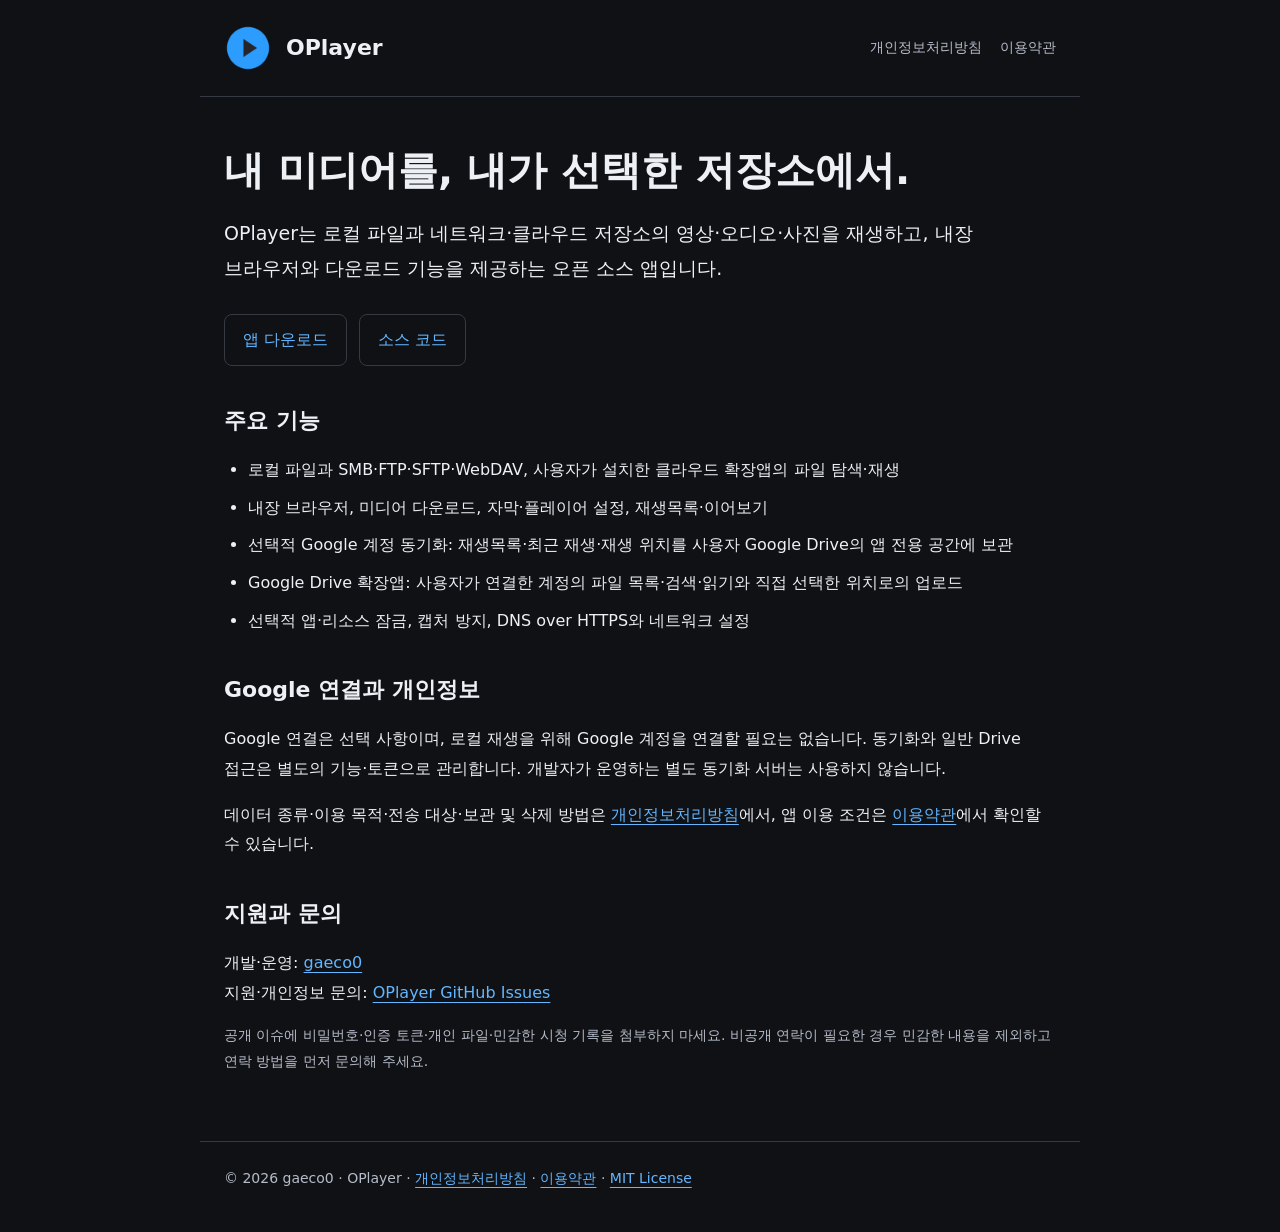
==== docs/index.html @ 3fafbb8a "Merge devel: public branding and legal pages" ====
<!doctype html>
<html lang="ko">
<head>
  <meta charset="utf-8">
  <meta name="viewport" content="width=device-width, initial-scale=1">
  <meta name="description" content="OPlayer는 로컬·네트워크·클라우드 미디어 재생, 다운로드와 선택적 Google 동기화를 제공하는 오픈 소스 플레이어입니다.">
  <title>OPlayer — 미디어 플레이어</title>
  <link rel="icon" href="oplayer-120.png" type="image/png">
  <link rel="stylesheet" href="site.css">
</head>
<body>
<header><img src="oplayer-120.png" width="48" height="48" alt=""><a href="./">OPlayer</a><nav aria-label="주 메뉴"><a href="privacy.html">개인정보처리방침</a><a href="terms.html">이용약관</a></nav></header>
<main>
  <h1>내 미디어를, 내가 선택한 저장소에서.</h1>
  <p class="intro">OPlayer는 로컬 파일과 네트워크·클라우드 저장소의 영상·오디오·사진을 재생하고, 내장 브라우저와 다운로드 기능을 제공하는 오픈 소스 앱입니다.</p>
  <div class="links"><a href="https://github.com/gaeco0/OPlayer/releases">앱 다운로드</a><a href="https://github.com/gaeco0/OPlayer">소스 코드</a></div>
  <h2>주요 기능</h2>
  <ul>
    <li>로컬 파일과 SMB·FTP·SFTP·WebDAV, 사용자가 설치한 클라우드 확장앱의 파일 탐색·재생</li>
    <li>내장 브라우저, 미디어 다운로드, 자막·플레이어 설정, 재생목록·이어보기</li>
    <li>선택적 Google 계정 동기화: 재생목록·최근 재생·재생 위치를 사용자 Google Drive의 앱 전용 공간에 보관</li>
    <li>Google Drive 확장앱: 사용자가 연결한 계정의 파일 목록·검색·읽기와 직접 선택한 위치로의 업로드</li>
    <li>선택적 앱·리소스 잠금, 캡처 방지, DNS over HTTPS와 네트워크 설정</li>
  </ul>
  <h2>Google 연결과 개인정보</h2>
  <p>Google 연결은 선택 사항이며, 로컬 재생을 위해 Google 계정을 연결할 필요는 없습니다. 동기화와 일반 Drive 접근은 별도의 기능·토큰으로 관리합니다. 개발자가 운영하는 별도 동기화 서버는 사용하지 않습니다.</p>
  <p>데이터 종류·이용 목적·전송 대상·보관 및 삭제 방법은 <a href="privacy.html">개인정보처리방침</a>에서, 앱 이용 조건은 <a href="terms.html">이용약관</a>에서 확인할 수 있습니다.</p>
  <h2>지원과 문의</h2>
  <p>개발·운영: <a href="https://github.com/gaeco0">gaeco0</a><br>지원·개인정보 문의: <a href="https://github.com/gaeco0/OPlayer/issues">OPlayer GitHub Issues</a></p>
  <p class="meta">공개 이슈에 비밀번호·인증 토큰·개인 파일·민감한 시청 기록을 첨부하지 마세요. 비공개 연락이 필요한 경우 민감한 내용을 제외하고 연락 방법을 먼저 문의해 주세요.</p>
</main>
<footer>© 2026 gaeco0 · OPlayer · <a href="privacy.html">개인정보처리방침</a> · <a href="terms.html">이용약관</a> · <a href="https://github.com/gaeco0/OPlayer/blob/main/LICENSE">MIT License</a></footer>
</body>
</html>
---- docs/site.css ----
:root{color-scheme:light dark;--bg:#101114;--card:#1b1d22;--text:#edf0f5;--muted:#b5bcc9;--accent:#63b6ff;--line:#343944}
*{box-sizing:border-box}body{margin:0;background:var(--bg);color:var(--text);font:16px/1.85 system-ui,-apple-system,"Segoe UI",sans-serif;word-break:keep-all;overflow-wrap:anywhere}
header,main,footer{max-width:880px;margin:auto;padding:24px}header{display:flex;align-items:center;gap:14px;border-bottom:1px solid var(--line)}header img{width:48px;height:48px}header a{color:var(--text);text-decoration:none;font-size:22px;font-weight:700}nav{margin-left:auto;display:flex;flex-wrap:wrap;gap:18px;font-size:14px}nav a{font-size:14px;font-weight:500;color:var(--muted)}a{color:var(--accent);text-underline-offset:4px}a:hover{text-decoration-thickness:2px}a:focus-visible{outline:2px solid var(--accent);outline-offset:5px}h1{font-size:clamp(27px,5vw,40px);line-height:1.35;margin:22px 0 12px}h2{font-size:22px;line-height:1.5;margin-top:38px}h3{font-size:18px}.meta,footer{color:var(--muted);font-size:14px}.intro{font-size:19px}.notice{padding:18px 22px;background:var(--card);border-left:3px solid var(--accent);border-radius:4px}table{width:100%;border-collapse:collapse;font-size:15px}th,td{padding:12px 10px;border:1px solid var(--line);vertical-align:top;text-align:left}th{background:var(--card)}ul,ol{padding-left:24px}li{margin:8px 0}code{font-size:.9em;background:var(--card);padding:2px 5px;border-radius:4px}.links{display:flex;flex-wrap:wrap;gap:12px;margin:28px 0}.links a{padding:10px 18px;border:1px solid var(--line);border-radius:8px;text-decoration:none}footer{border-top:1px solid var(--line);margin-top:28px;padding-bottom:40px}.table-wrap{overflow:auto}@media(max-width:560px){header{flex-wrap:wrap}nav{width:100%;margin:0}header,main,footer{padding-left:18px;padding-right:18px}table{min-width:540px}}
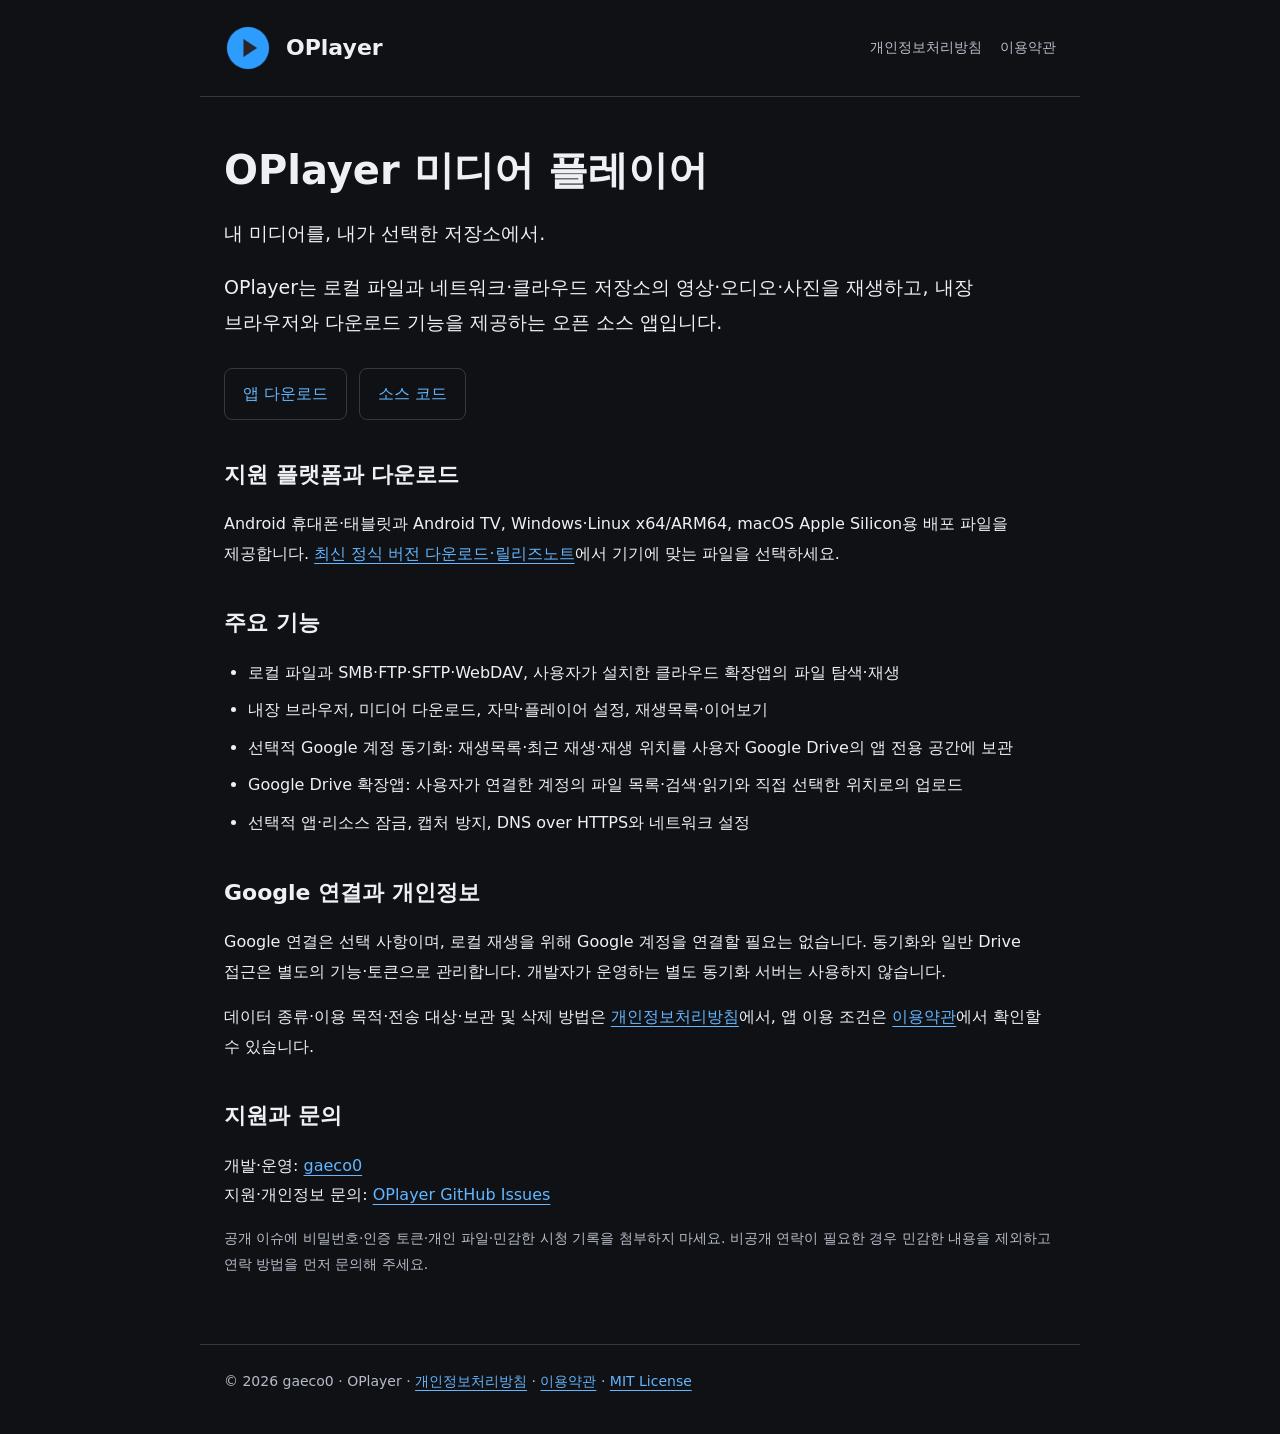
==== commit abcad655: "docs: add public sitemap and search metadata" ====
--- a/docs/index.html
+++ b/docs/index.html
@@ -4,16 +4,61 @@
   <meta charset="utf-8">
   <meta name="viewport" content="width=device-width, initial-scale=1">
   <meta name="description" content="OPlayer는 로컬·네트워크·클라우드 미디어 재생, 다운로드와 선택적 Google 동기화를 제공하는 오픈 소스 플레이어입니다.">
-  <title>OPlayer — 미디어 플레이어</title>
+  <title>OPlayer — Android·Windows·Linux·macOS 오픈 소스 미디어 플레이어</title>
+  <link rel="canonical" href="https://gaeco0.github.io/OPlayer/">
+  <link rel="sitemap" type="application/xml" href="https://gaeco0.github.io/OPlayer/sitemap.xml">
+  <meta name="robots" content="index, follow, max-image-preview:large">
+  <meta property="og:type" content="website">
+  <meta property="og:site_name" content="OPlayer">
+  <meta property="og:locale" content="ko_KR">
+  <meta property="og:title" content="OPlayer — Android·Windows·Linux·macOS 오픈 소스 미디어 플레이어">
+  <meta property="og:description" content="OPlayer는 로컬·네트워크·클라우드 미디어 재생, 다운로드와 선택적 Google 동기화를 제공하는 오픈 소스 플레이어입니다.">
+  <meta property="og:url" content="https://gaeco0.github.io/OPlayer/">
+  <meta property="og:image" content="https://gaeco0.github.io/OPlayer/oplayer-120.png">
+  <meta name="twitter:card" content="summary">
   <link rel="icon" href="oplayer-120.png" type="image/png">
   <link rel="stylesheet" href="site.css">
+  <script type="application/ld+json">
+{
+  "@context": "https://schema.org",
+  "@graph": [
+    {
+      "@type": "WebSite",
+      "@id": "https://gaeco0.github.io/OPlayer/#website",
+      "url": "https://gaeco0.github.io/OPlayer/",
+      "name": "OPlayer",
+      "inLanguage": "ko"
+    },
+    {
+      "@type": "SoftwareApplication",
+      "@id": "https://gaeco0.github.io/OPlayer/#app",
+      "name": "OPlayer",
+      "url": "https://gaeco0.github.io/OPlayer/",
+      "image": "https://gaeco0.github.io/OPlayer/oplayer-120.png",
+      "description": "OPlayer는 로컬·네트워크·클라우드 미디어 재생, 다운로드와 선택적 Google 동기화를 제공하는 오픈 소스 플레이어입니다.",
+      "applicationCategory": "MultimediaApplication",
+      "operatingSystem": "Android, Android TV, Windows, Linux, macOS",
+      "license": "https://github.com/gaeco0/OPlayer/blob/main/LICENSE",
+      "downloadUrl": "https://github.com/gaeco0/OPlayer/releases/latest",
+      "author": {
+        "@type": "Person",
+        "name": "gaeco0",
+        "url": "https://github.com/gaeco0"
+      }
+    }
+  ]
+}
+  </script>
 </head>
 <body>
 <header><img src="oplayer-120.png" width="48" height="48" alt=""><a href="./">OPlayer</a><nav aria-label="주 메뉴"><a href="privacy.html">개인정보처리방침</a><a href="terms.html">이용약관</a></nav></header>
 <main>
-  <h1>내 미디어를, 내가 선택한 저장소에서.</h1>
+  <h1>OPlayer 미디어 플레이어</h1>
+  <p class="intro">내 미디어를, 내가 선택한 저장소에서.</p>
   <p class="intro">OPlayer는 로컬 파일과 네트워크·클라우드 저장소의 영상·오디오·사진을 재생하고, 내장 브라우저와 다운로드 기능을 제공하는 오픈 소스 앱입니다.</p>
   <div class="links"><a href="https://github.com/gaeco0/OPlayer/releases">앱 다운로드</a><a href="https://github.com/gaeco0/OPlayer">소스 코드</a></div>
+  <h2>지원 플랫폼과 다운로드</h2>
+  <p>Android 휴대폰·태블릿과 Android TV, Windows·Linux x64/ARM64, macOS Apple Silicon용 배포 파일을 제공합니다. <a href="https://github.com/gaeco0/OPlayer/releases/latest">최신 정식 버전 다운로드·릴리즈노트</a>에서 기기에 맞는 파일을 선택하세요.</p>
   <h2>주요 기능</h2>
   <ul>
     <li>로컬 파일과 SMB·FTP·SFTP·WebDAV, 사용자가 설치한 클라우드 확장앱의 파일 탐색·재생</li>
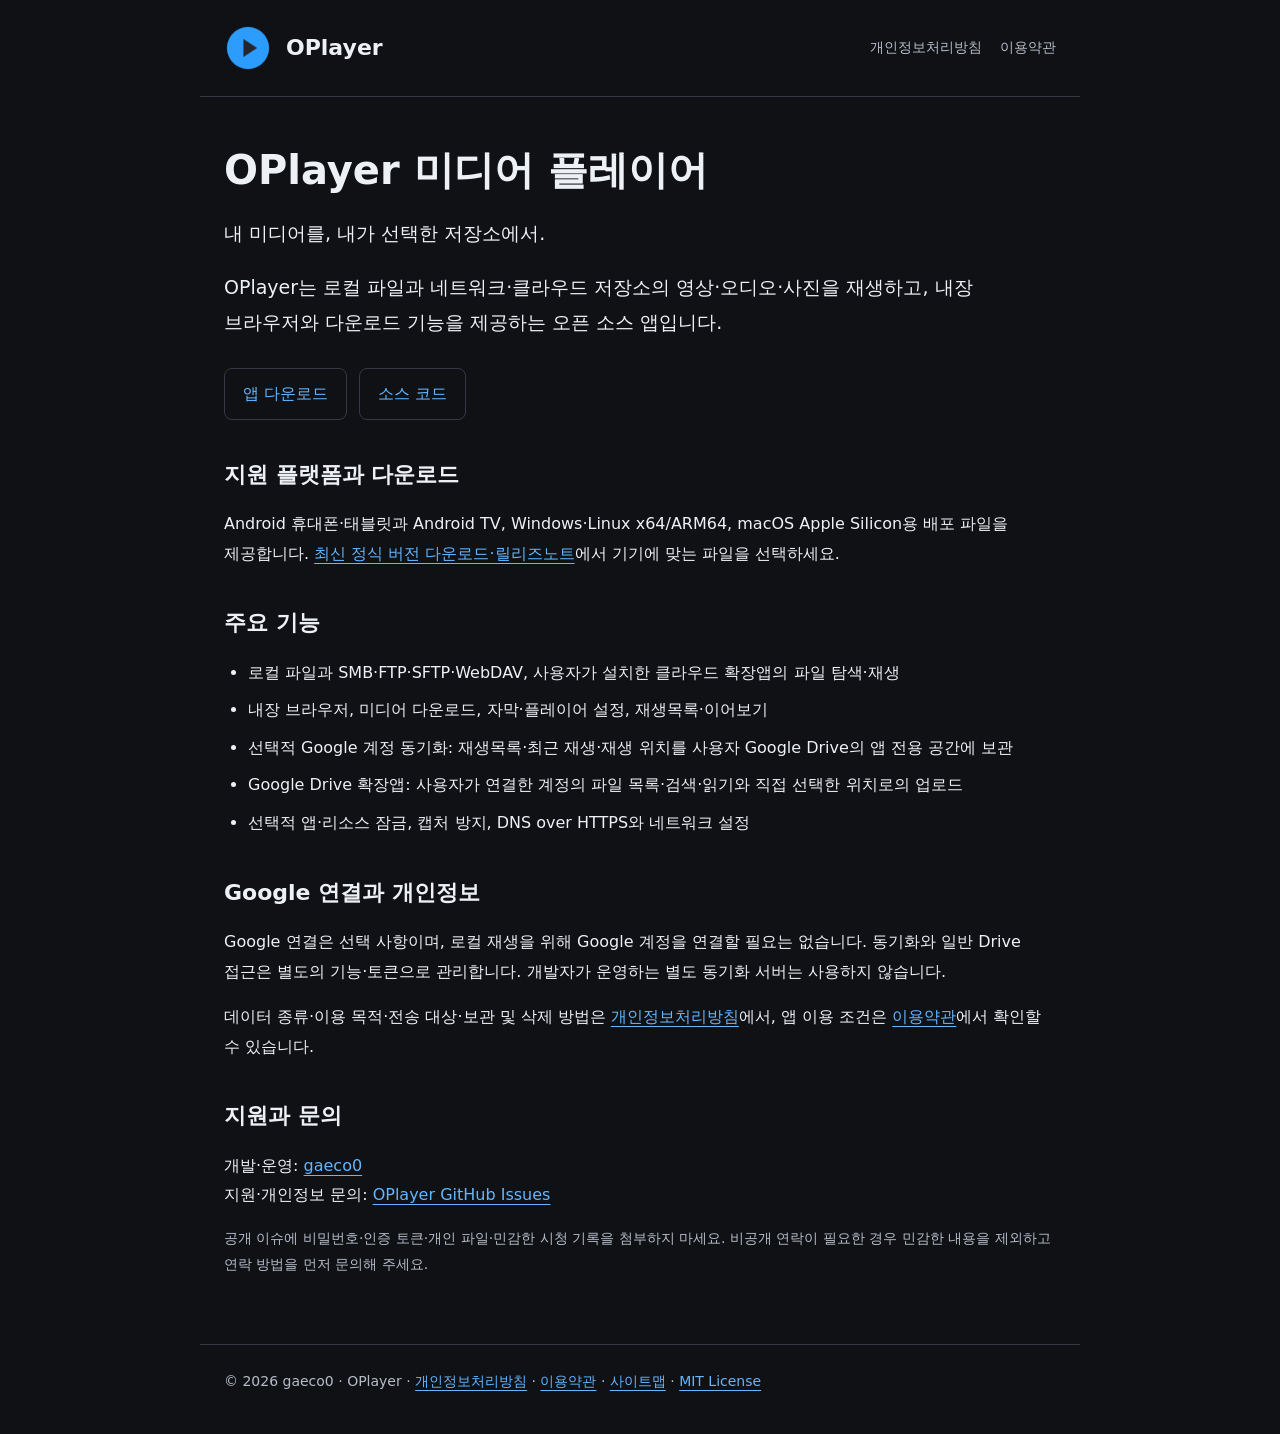
==== commit 15963faf: "docs: publish HTML sitemap and restore GitHub Pages URL" ====
--- a/docs/index.html
+++ b/docs/index.html
@@ -74,6 +74,6 @@
   <p>개발·운영: <a href="https://github.com/gaeco0">gaeco0</a><br>지원·개인정보 문의: <a href="https://github.com/gaeco0/OPlayer/issues">OPlayer GitHub Issues</a></p>
   <p class="meta">공개 이슈에 비밀번호·인증 토큰·개인 파일·민감한 시청 기록을 첨부하지 마세요. 비공개 연락이 필요한 경우 민감한 내용을 제외하고 연락 방법을 먼저 문의해 주세요.</p>
 </main>
-<footer>© 2026 gaeco0 · OPlayer · <a href="privacy.html">개인정보처리방침</a> · <a href="terms.html">이용약관</a> · <a href="https://github.com/gaeco0/OPlayer/blob/main/LICENSE">MIT License</a></footer>
+<footer>© 2026 gaeco0 · OPlayer · <a href="privacy.html">개인정보처리방침</a> · <a href="terms.html">이용약관</a> · <a href="sitemap.html">사이트맵</a> · <a href="https://github.com/gaeco0/OPlayer/blob/main/LICENSE">MIT License</a></footer>
 </body>
 </html>
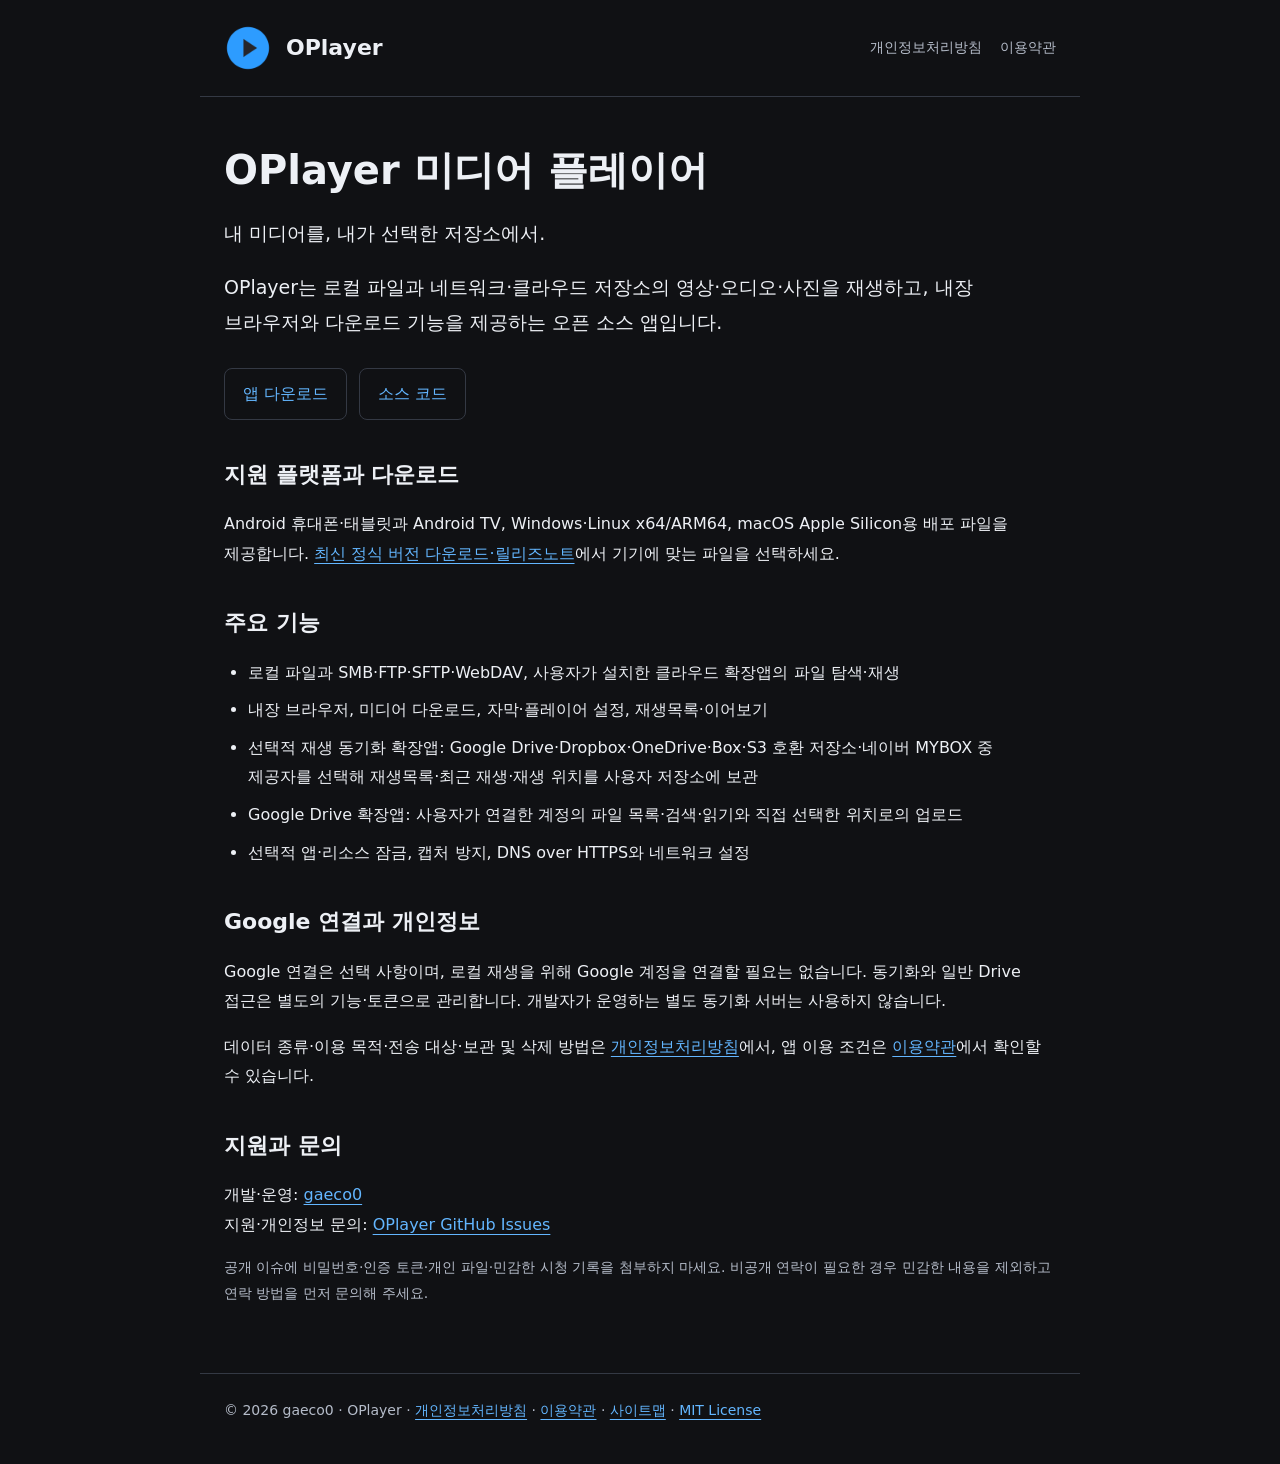
==== commit 7317c14c: "feat: provide playback sync through cloud extensions" ====
--- a/docs/index.html
+++ b/docs/index.html
@@ -5,16 +5,16 @@
   <meta name="viewport" content="width=device-width, initial-scale=1">
   <meta name="description" content="OPlayer는 로컬·네트워크·클라우드 미디어 재생, 다운로드와 선택적 Google 동기화를 제공하는 오픈 소스 플레이어입니다.">
   <title>OPlayer — Android·Windows·Linux·macOS 오픈 소스 미디어 플레이어</title>
-  <link rel="canonical" href="https://gaeco0.github.io/OPlayer/">
-  <link rel="sitemap" type="application/xml" href="https://gaeco0.github.io/OPlayer/sitemap.xml">
+  <link rel="canonical" href="https://oplayer.gaeco.kr/">
+  <link rel="sitemap" type="application/xml" href="https://oplayer.gaeco.kr/sitemap.xml">
   <meta name="robots" content="index, follow, max-image-preview:large">
   <meta property="og:type" content="website">
   <meta property="og:site_name" content="OPlayer">
   <meta property="og:locale" content="ko_KR">
   <meta property="og:title" content="OPlayer — Android·Windows·Linux·macOS 오픈 소스 미디어 플레이어">
   <meta property="og:description" content="OPlayer는 로컬·네트워크·클라우드 미디어 재생, 다운로드와 선택적 Google 동기화를 제공하는 오픈 소스 플레이어입니다.">
-  <meta property="og:url" content="https://gaeco0.github.io/OPlayer/">
-  <meta property="og:image" content="https://gaeco0.github.io/OPlayer/oplayer-120.png">
+  <meta property="og:url" content="https://oplayer.gaeco.kr/">
+  <meta property="og:image" content="https://oplayer.gaeco.kr/oplayer-120.png">
   <meta name="twitter:card" content="summary">
   <link rel="icon" href="oplayer-120.png" type="image/png">
   <link rel="stylesheet" href="site.css">
@@ -24,17 +24,17 @@
   "@graph": [
     {
       "@type": "WebSite",
-      "@id": "https://gaeco0.github.io/OPlayer/#website",
-      "url": "https://gaeco0.github.io/OPlayer/",
+      "@id": "https://oplayer.gaeco.kr/#website",
+      "url": "https://oplayer.gaeco.kr/",
       "name": "OPlayer",
       "inLanguage": "ko"
     },
     {
       "@type": "SoftwareApplication",
-      "@id": "https://gaeco0.github.io/OPlayer/#app",
+      "@id": "https://oplayer.gaeco.kr/#app",
       "name": "OPlayer",
-      "url": "https://gaeco0.github.io/OPlayer/",
-      "image": "https://gaeco0.github.io/OPlayer/oplayer-120.png",
+      "url": "https://oplayer.gaeco.kr/",
+      "image": "https://oplayer.gaeco.kr/oplayer-120.png",
       "description": "OPlayer는 로컬·네트워크·클라우드 미디어 재생, 다운로드와 선택적 Google 동기화를 제공하는 오픈 소스 플레이어입니다.",
       "applicationCategory": "MultimediaApplication",
       "operatingSystem": "Android, Android TV, Windows, Linux, macOS",
@@ -63,7 +63,7 @@
   <ul>
     <li>로컬 파일과 SMB·FTP·SFTP·WebDAV, 사용자가 설치한 클라우드 확장앱의 파일 탐색·재생</li>
     <li>내장 브라우저, 미디어 다운로드, 자막·플레이어 설정, 재생목록·이어보기</li>
-    <li>선택적 Google 계정 동기화: 재생목록·최근 재생·재생 위치를 사용자 Google Drive의 앱 전용 공간에 보관</li>
+    <li>선택적 재생 동기화 확장앱: Google Drive·Dropbox·OneDrive·Box·S3 호환 저장소·네이버 MYBOX 중 제공자를 선택해 재생목록·최근 재생·재생 위치를 사용자 저장소에 보관</li>
     <li>Google Drive 확장앱: 사용자가 연결한 계정의 파일 목록·검색·읽기와 직접 선택한 위치로의 업로드</li>
     <li>선택적 앱·리소스 잠금, 캡처 방지, DNS over HTTPS와 네트워크 설정</li>
   </ul>
